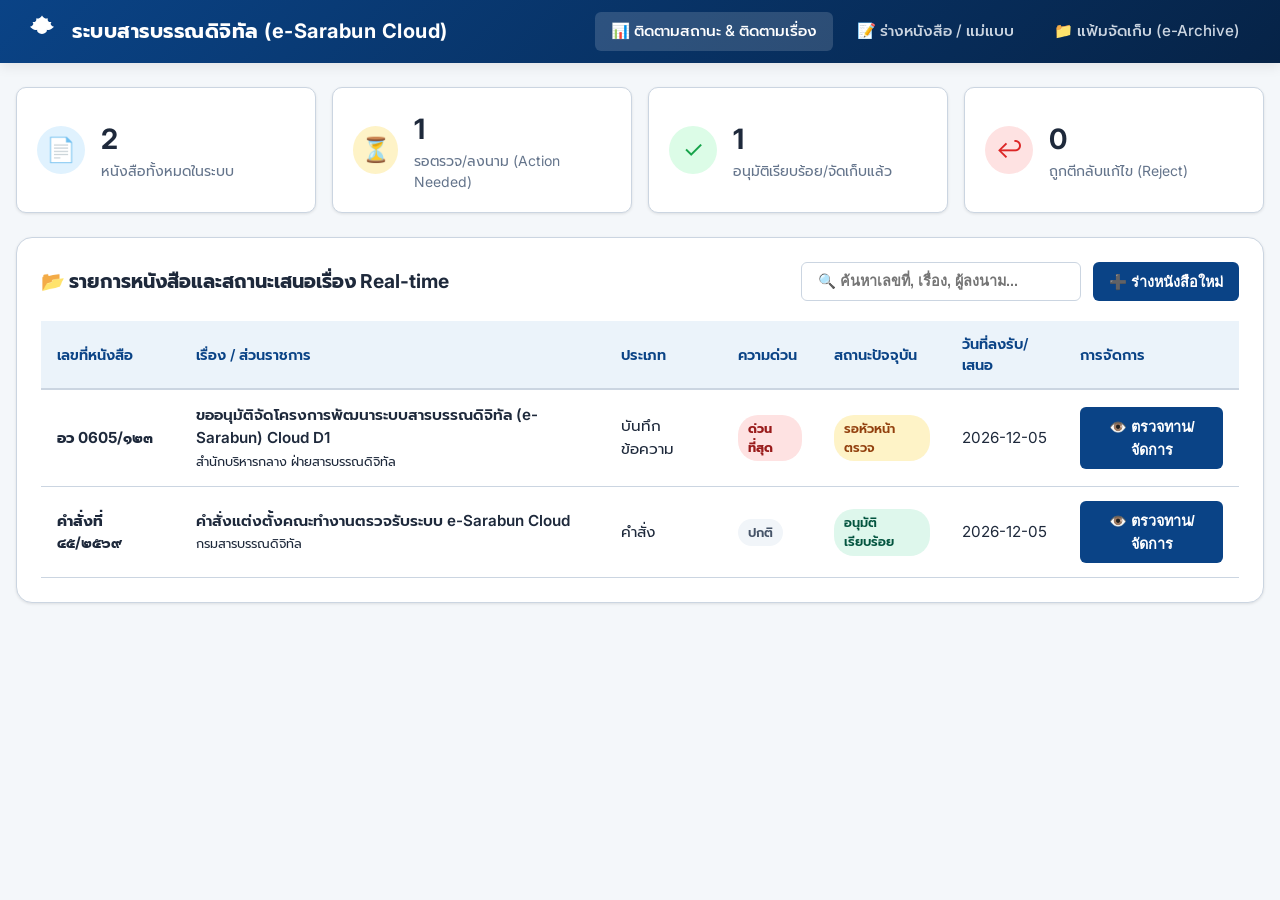
==== index.html @ 3d448cc9 "first commit" ====
<!DOCTYPE html>
<html lang="th">
<head>
  <meta charset="UTF-8">
  <meta name="viewport" content="width=device-width, initial-scale=1.0">
  <title>ระบบสารบรรณดิจิทัล (e-Sarabun Cloud)</title>
  <link rel="preconnect" href="https://fonts.googleapis.com">
  <link rel="preconnect" href="https://fonts.gstatic.com" crossorigin>
  <link href="https://fonts.googleapis.com/css2?family=Inter:wght@400;500;600;700&family=Prompt:wght@300;400;500;600;700&family=TH+Sarabun+PSK:wght@400;700&display=swap" rel="stylesheet">
  <link rel="stylesheet" href="css/main.css">
  <link rel="stylesheet" href="css/print.css">
</head>
<body>

  <!-- Top Navigation Header -->
  <nav class="navbar">
    <div class="navbar-brand">
      <svg class="garuda-icon" viewBox="0 0 300 300">
        <path fill="currentColor" d="M150,20 C160,40 180,50 200,45 C190,65 210,80 230,75 C210,95 235,110 250,115 C230,130 215,150 190,140 C195,160 175,170 150,175 C125,170 105,160 110,140 C85,150 70,130 50,115 C65,110 90,95 70,75 C90,80 110,65 100,45 C120,50 140,40 150,20 Z"/>
      </svg>
      <span>ระบบสารบรรณดิจิทัล (e-Sarabun Cloud)</span>
    </div>
    <div class="nav-links">
      <a class="nav-item active" data-view="dashboard">📊 ติดตามสถานะ & ติดตามเรื่อง</a>
      <a class="nav-item" data-view="draft">📝 ร่างหนังสือ / แม่แบบ</a>
      <a class="nav-item" data-view="archive">📁 แฟ้มจัดเก็บ (e-Archive)</a>
    </div>
  </nav>

  <div class="container">
    
    <!-- VIEW 1: DASHBOARD & SEARCH -->
    <div id="view-dashboard" class="view-panel">
      <!-- Live Stats Cards -->
      <div class="grid-stats">
        <div class="stat-card" onclick="setDocFilter('ALL')" style="cursor:pointer;">
          <div class="stat-icon bg-blue">📄</div>
          <div>
            <div class="stat-value" id="stat-total">0</div>
            <div class="stat-label">หนังสือทั้งหมดในระบบ</div>
          </div>
        </div>
        <div class="stat-card" onclick="setDocFilter('REVIEW')" style="cursor:pointer;">
          <div class="stat-icon bg-yellow">⏳</div>
          <div>
            <div class="stat-value" id="stat-pending">0</div>
            <div class="stat-label">รอตรวจ/ลงนาม (Action Needed)</div>
          </div>
        </div>
        <div class="stat-card" onclick="setDocFilter('COMPLETED')" style="cursor:pointer;">
          <div class="stat-icon bg-green">✓</div>
          <div>
            <div class="stat-value" id="stat-completed">0</div>
            <div class="stat-label">อนุมัติเรียบร้อย/จัดเก็บแล้ว</div>
          </div>
        </div>
        <div class="stat-card" onclick="setDocFilter('REJECTED')" style="cursor:pointer;">
          <div class="stat-icon bg-red">↩️</div>
          <div>
            <div class="stat-value" id="stat-rejected">0</div>
            <div class="stat-label">ถูกตีกลับแก้ไข (Reject)</div>
          </div>
        </div>
      </div>

      <!-- Main Document Table Card -->
      <div class="card">
        <div class="card-header">
          <h2 class="card-title">📂 รายการหนังสือและสถานะเสนอเรื่อง Real-time</h2>
          <div style="display:flex; gap:12px;">
            <input type="text" id="search-input" class="btn" style="border:1px solid var(--border-color); width:280px;" placeholder="🔍 ค้นหาเลขที่, เรื่อง, ผู้ลงนาม...">
            <button class="btn btn-primary" onclick="switchView('draft')">➕ ร่างหนังสือใหม่</button>
          </div>
        </div>

        <div class="table-wrapper">
          <table class="doc-table">
            <thead>
              <tr>
                <th>เลขที่หนังสือ</th>
                <th>เรื่อง / ส่วนราชการ</th>
                <th>ประเภท</th>
                <th>ความด่วน</th>
                <th>สถานะปัจจุบัน</th>
                <th>วันที่ลงรับ/เสนอ</th>
                <th>การจัดการ</th>
              </tr>
            </thead>
            <tbody id="doc-table-body">
              <!-- Rendered via JS -->
            </tbody>
          </table>
        </div>
      </div>
    </div>

    <!-- VIEW 2: DRAFT & CREATE DOCUMENT -->
    <div id="view-draft" class="view-panel" style="display:none;">
      <div class="card">
        <div class="card-header">
          <h2 class="card-title">📝 ร่างเอกสารใหม่ & เลือกแม่แบบมาตรฐาน</h2>
          <button class="btn btn-secondary" onclick="switchView('dashboard')">⬅️ กลับหน้าหลัก</button>
        </div>

        <form onsubmit="handleCreateDoc(event)">
          <div style="margin-bottom:20px; background:var(--primary-light); padding:16px; border-radius:8px;">
            <label style="font-weight:600; margin-right:12px;">⚡ เลือกแม่แบบฟอร์มมาตรฐาน (Template):</label>
            <select id="template-select" style="padding:8px 12px; border-radius:6px; border:1px solid var(--border-color); font-family:var(--font-family);">
              <option value="">-- เลือกแบบฟอร์ม --</option>
              <option value="internal_memo">บันทึกข้อความ (หนังสือภายใน)</option>
              <option value="external_letter">หนังสือภายนอก (ตราครุฑ)</option>
              <option value="official_command">คำสั่ง / ประกาศ</option>
            </select>
          </div>

          <div style="display:grid; grid-template-columns: 1fr 1fr; gap:16px; margin-bottom:16px;">
            <div>
              <label>เลขที่หนังสือ:</label>
              <input type="text" id="form-doc-no" class="btn" style="width:100%; border:1px solid var(--border-color);" required>
            </div>
            <div>
              <label>ส่วนราชการ/เจ้าของเรื่อง:</label>
              <input type="text" id="form-dept-name" class="btn" style="width:100%; border:1px solid var(--border-color);" required>
            </div>
          </div>

          <div style="display:grid; grid-template-columns: 2fr 1fr 1fr; gap:16px; margin-bottom:16px;">
            <div>
              <label>เรื่อง:</label>
              <input type="text" id="form-subject" class="btn" style="width:100%; border:1px solid var(--border-color);" required>
            </div>
            <div>
              <label>ระดับความด่วน:</label>
              <select id="form-urgency" class="btn" style="width:100%; border:1px solid var(--border-color);">
                <option value="ปกติ">ปกติ</option>
                <option value="ด่วน">ด่วน</option>
                <option value="ด่วนมาก">ด่วนมาก</option>
                <option value="ด่วนที่สุด">ด่วนที่สุด</option>
              </select>
            </div>
            <div>
              <label>วันที่:</label>
              <input type="date" id="form-date" class="btn" style="width:100%; border:1px solid var(--border-color);">
            </div>
          </div>

          <div style="display:grid; grid-template-columns: 1fr 1fr 1fr; gap:16px; margin-bottom:16px;">
            <div>
              <label>เรียน (ผู้รับ):</label>
              <input type="text" id="form-to" class="btn" style="width:100%; border:1px solid var(--border-color);" required>
            </div>
            <div>
              <label>ประเภทหนังสือ:</label>
              <select id="form-category" class="btn" style="width:100%; border:1px solid var(--border-color);">
                <option value="บันทึกข้อความ">บันทึกข้อความ</option>
                <option value="หนังสือภายนอก">หนังสือภายนอก</option>
                <option value="คำสั่ง">คำสั่ง</option>
                <option value="ประกาศ">ประกาศ</option>
              </select>
            </div>
            <div>
              <label>จัดเก็บเข้าแฟ้ม:</label>
              <select id="form-folder" class="btn" style="width:100%; border:1px solid var(--border-color);">
                <option value="แฟ้มอนุมัติประจำปี">แฟ้มอนุมัติประจำปี</option>
                <option value="แฟ้มคำสั่ง">แฟ้มคำสั่ง</option>
                <option value="แฟ้มโครงการพิเศษ">แฟ้มโครงการพิเศษ</option>
              </select>
            </div>
          </div>

          <div style="margin-bottom:16px;">
            <label>รายละเอียดข้อความในหนังสือ (รองรับ HTML/Text):</label>
            <textarea id="form-body" rows="8" class="btn" style="width:100%; border:1px solid var(--border-color); text-align:left;" required></textarea>
          </div>

          <div style="display:grid; grid-template-columns: 1fr 1fr; gap:16px; margin-bottom:20px;">
            <div>
              <label>ชื่อ-นามสกุล ผู้เสนอลงนาม:</label>
              <input type="text" id="form-signer-name" class="btn" style="width:100%; border:1px solid var(--border-color);" placeholder="(นายสมชาย ใจดี)">
            </div>
            <div>
              <label>ตำแหน่งผู้เสนอลงนาม:</label>
              <input type="text" id="form-signer-pos" class="btn" style="width:100%; border:1px solid var(--border-color);" placeholder="หัวหน้าฝ่ายสารบรรณดิจิทัล">
            </div>
          </div>

          <div style="display:flex; justify-content:flex-end; gap:12px;">
            <button type="button" class="btn btn-secondary" onclick="switchView('dashboard')">ยกเลิก</button>
            <button type="submit" class="btn btn-primary">💾 บันทึกและเสนอเรื่องต่อตาม Workflow</button>
          </div>
        </form>
      </div>
    </div>

    <!-- VIEW 3: ARCHIVE -->
    <div id="view-archive" class="view-panel" style="display:none;">
      <div class="card">
        <div class="card-header">
          <h2 class="card-title">📁 แฟ้มจัดเก็บเอกสารดิจิทัล (e-Archive Cabinet)</h2>
        </div>
        <p class="text-muted">ระบบจัดเก็บหนังสือที่เสร็จสิ้นภารกิจและลงนามเรียบร้อย แยกตามหมวดหมู่และค้นหาแบบ Full-text Search</p>
        <br>
        <div class="table-wrapper">
          <table class="doc-table">
            <thead>
              <tr>
                <th>เลขที่หนังสือ</th>
                <th>เรื่อง</th>
                <th>แฟ้มที่จัดเก็บ</th>
                <th>ผู้ลงนามอนุมัติ</th>
                <th>ดาวน์โหลด/พิมพ์</th>
              </tr>
            </thead>
            <tbody>
              <tr>
                <td>คำสั่งที่ ๔๕/๒๕๖๙</td>
                <td>แต่งตั้งคณะทำงานตรวจรับระบบ e-Sarabun Cloud</td>
                <td>📁 แฟ้มคำสั่ง</td>
                <td>ดร.วิชัย รัตนประเสริฐ (อธิบดี)</td>
                <td>
                  <button class="btn btn-secondary" onclick="openDocDetail('DOC-1002')">👁️ ดูเอกสาร</button>
                </td>
              </tr>
            </tbody>
          </table>
        </div>
      </div>
    </div>

  </div>

  <!-- DOCUMENT DETAIL & APPROVAL WORKFLOW MODAL -->
  <div id="doc-detail-modal" class="modal-overlay">
    <div class="modal-card" style="max-width:850px; max-height:90vh; overflow-y:auto;">
      <div class="card-header">
        <h3 id="modal-doc-title" style="font-size:1.1rem; color:var(--primary-color);">รายละเอียดเอกสาร</h3>
        <button class="btn btn-secondary" onclick="closeDocModal()">❌ ปิด</button>
      </div>

      <!-- Action Bar (Word Export / Print / Workflow) -->
      <div class="action-bar" style="display:flex; justify-content:space-between; gap:8px; margin-bottom:16px; background:#F8FAFC; padding:12px; border-radius:8px;">
        <div style="display:flex; gap:8px;">
          <button class="btn btn-success" onclick="exportDocxCurrent()">📥 ดาวน์โหลดไฟล์ Word (.docx)</button>
          <button class="btn btn-primary" onclick="printMemoCurrent()">🖨️ สั่งพิมพ์ (Print A4)</button>
        </div>
        <div style="display:flex; gap:8px;">
          <button class="btn btn-secondary" onclick="openSignatureModal()">🖋️ เกษียน/วาดลายเซ็น</button>
          <button class="btn btn-danger" onclick="rejectCurrentDoc()">↩️ ตีกลับแก้ไข (Reject)</button>
          <button class="btn btn-success" onclick="approveCurrentDoc()">✓ อนุมัติ/ส่งต่อ</button>
        </div>
      </div>

      <!-- Workflow Visual Step Bar -->
      <div id="workflow-timeline-bar"></div>

      <!-- PRINTABLE A4 MEMO CONTAINER -->
      <div id="printable-memo-area" style="background:white; padding:30px; border:1px solid #CBD5E1; border-radius:8px; margin-bottom:20px; color:#000;">
        <!-- Dynamically rendered via app.js -->
      </div>

      <!-- Audit Trail / History Log -->
      <div class="history-section">
        <h4 style="margin-bottom:8px;">📜 ประวัติการเสนอเรื่องและการเกษียนสั่งการ</h4>
        <div id="history-log-container"></div>
      </div>
    </div>
  </div>

  <!-- DIGITAL SIGNATURE CANVAS MODAL -->
  <div id="sig-modal" class="modal-overlay">
    <div class="modal-card">
      <div class="card-header">
        <h3>🖋️ ลงนามอิเล็กทรอนิกส์ & พิมพ์เกษียนหนังสือ</h3>
        <button class="btn btn-secondary" onclick="closeSigModal()">❌</button>
      </div>

      <div style="margin-bottom:12px;">
        <label style="font-weight:600;">วาดลายเซ็นดิจิทัล (Digital Signature Pad):</label>
        <div style="border:2px dashed var(--primary-color); border-radius:8px; text-align:center; background:#FAFAFA;">
          <canvas id="sig-canvas" width="500" height="150" style="touch-action:none;"></canvas>
        </div>
        <div style="text-align:right; margin-top:4px;">
          <button class="btn btn-secondary" style="padding:4px 8px; font-size:0.8rem;" onclick="signatureEngine.clearCanvas()">ล้างลายเซ็น</button>
        </div>
      </div>

      <div style="margin-bottom:16px;">
        <label style="font-weight:600;">พิมพ์ข้อความสั่งการ/เกษียนหนังสือ:</label>
        <textarea id="enote-input" rows="2" class="btn" style="width:100%; border:1px solid var(--border-color);" placeholder="เช่น อนุมัติตามเสนอ, ทราบ ดำเนินการตามระเบียบ"></textarea>
      </div>

      <div style="display:flex; justify-content:flex-end; gap:8px;">
        <button class="btn btn-secondary" onclick="closeSigModal()">ยกเลิก</button>
        <button class="btn btn-primary" onclick="saveSignatureAndNote()">💾 บันทึกลายเซ็นลงบนเอกสาร</button>
      </div>
    </div>
  </div>

  <!-- JavaScript Modules -->
  <script src="js/templates.js"></script>
  <script src="js/signature.js"></script>
  <script src="js/workflow.js"></script>
  <script src="js/docx-export.js"></script>
  <script src="js/cloudflare-db.js"></script>
  <script src="js/app.js"></script>

</body>
</html>
---- css/main.css ----
/* Modern e-Sarabun Thai Digital Document Design Tokens & Layouts */
:root {
  --primary-color: #0A4386;
  --primary-hover: #072E5D;
  --primary-light: #EBF3FA;
  --accent-gold: #D4AF37;
  --accent-red: #C53030;
  --accent-green: #276749;
  --accent-yellow: #DD6B20;
  --bg-main: #F4F7FA;
  --bg-card: #FFFFFF;
  --border-color: #CBD5E1;
  --text-main: #1E293B;
  --text-muted: #64748B;
  --shadow-sm: 0 1px 3px rgba(0,0,0,0.1);
  --shadow-md: 0 4px 12px rgba(0,0,0,0.08);
  --shadow-lg: 0 10px 25px rgba(0,0,0,0.12);
  --radius-sm: 6px;
  --radius-md: 10px;
  --radius-lg: 16px;
  --font-family: 'Inter', 'Prompt', 'TH Sarabun PSK', sans-serif;
}

[data-theme="dark"] {
  --bg-main: #0F172A;
  --bg-card: #1E293B;
  --border-color: #334155;
  --text-main: #F8FAFC;
  --text-muted: #94A3B8;
  --primary-light: #1E3A8A;
}

* {
  box-sizing: border-box;
  margin: 0;
  padding: 0;
}

body {
  font-family: var(--font-family);
  background-color: var(--bg-main);
  color: var(--text-main);
  line-height: 1.5;
}

/* App Header Navigation */
.navbar {
  background: linear-gradient(135deg, #0A4386 0%, #062347 100%);
  color: white;
  padding: 12px 24px;
  display: flex;
  justify-content: space-between;
  align-items: center;
  box-shadow: var(--shadow-md);
  position: sticky;
  top: 0;
  z-index: 100;
}

.navbar-brand {
  display: flex;
  align-items: center;
  gap: 12px;
  font-size: 1.25rem;
  font-weight: 700;
  letter-spacing: 0.5px;
}

.garuda-icon {
  width: 36px;
  height: 36px;
  fill: var(--accent-gold);
}

.nav-links {
  display: flex;
  gap: 8px;
}

.nav-item {
  padding: 8px 16px;
  color: #CBD5E1;
  text-decoration: none;
  border-radius: var(--radius-sm);
  font-size: 0.95rem;
  font-weight: 500;
  transition: all 0.2s ease;
  cursor: pointer;
}

.nav-item:hover, .nav-item.active {
  background-color: rgba(255, 255, 255, 0.15);
  color: white;
}

/* Layout Container */
.container {
  max-width: 1280px;
  margin: 24px auto;
  padding: 0 16px;
}

/* Cards & Stats */
.grid-stats {
  display: grid;
  grid-template-columns: repeat(auto-fit, minmax(240px, 1fr));
  gap: 16px;
  margin-bottom: 24px;
}

.stat-card {
  background: var(--bg-card);
  border: 1px solid var(--border-color);
  border-radius: var(--radius-md);
  padding: 20px;
  display: flex;
  align-items: center;
  gap: 16px;
  box-shadow: var(--shadow-sm);
}

.stat-icon {
  width: 48px;
  height: 48px;
  border-radius: 50%;
  display: flex;
  align-items: center;
  justify-content: center;
  font-size: 1.5rem;
}

.bg-blue { background: #E0F2FE; color: #0284C7; }
.bg-yellow { background: #FEF3C7; color: #D97706; }
.bg-green { background: #DCFCE7; color: #16A34A; }
.bg-red { background: #FEE2E2; color: #DC2626; }

.stat-value {
  font-size: 1.75rem;
  font-weight: 700;
}

.stat-label {
  font-size: 0.875rem;
  color: var(--text-muted);
}

/* Main Card Shell */
.card {
  background: var(--bg-card);
  border: 1px solid var(--border-color);
  border-radius: var(--radius-lg);
  padding: 24px;
  box-shadow: var(--shadow-sm);
  margin-bottom: 24px;
}

.card-header {
  display: flex;
  justify-content: space-between;
  align-items: center;
  margin-bottom: 20px;
}

.card-title {
  font-size: 1.2rem;
  font-weight: 700;
  display: flex;
  align-items: center;
  gap: 8px;
}

/* Document Table */
.table-wrapper {
  overflow-x: auto;
}

table.doc-table {
  width: 100%;
  border-collapse: collapse;
  text-align: left;
}

table.doc-table th {
  background-color: var(--primary-light);
  color: var(--primary-color);
  padding: 12px 16px;
  font-size: 0.9rem;
  font-weight: 600;
  border-bottom: 2px solid var(--border-color);
}

table.doc-table td {
  padding: 14px 16px;
  border-bottom: 1px solid var(--border-color);
  font-size: 0.95rem;
}

table.doc-table tr:hover {
  background-color: rgba(0, 0, 0, 0.02);
}

/* Badges */
.badge {
  padding: 4px 10px;
  border-radius: 20px;
  font-size: 0.8rem;
  font-weight: 600;
  display: inline-block;
}

.badge-draft { background: #E2E8F0; color: #475569; }
.badge-review { background: #FEF3C7; color: #92400E; }
.badge-approve { background: #E0E7FF; color: #3730A3; }
.badge-completed { background: #DEF7EC; color: #03543F; }
.badge-rejected { background: #FDE8E8; color: #9B1C1C; }

.badge-urgent { background: #FEE2E2; color: #991B1B; font-weight: 700; }
.badge-normal { background: #F1F5F9; color: #475569; }

/* Buttons */
.btn {
  display: inline-flex;
  align-items: center;
  gap: 8px;
  padding: 8px 16px;
  border-radius: var(--radius-sm);
  font-size: 0.9rem;
  font-weight: 600;
  cursor: pointer;
  border: none;
  transition: all 0.2s ease;
}

.btn-primary {
  background-color: var(--primary-color);
  color: white;
}
.btn-primary:hover {
  background-color: var(--primary-hover);
}

.btn-success {
  background-color: var(--accent-green);
  color: white;
}
.btn-danger {
  background-color: var(--accent-red);
  color: white;
}
.btn-secondary {
  background-color: #E2E8F0;
  color: #1E293B;
}

/* Workflow Timeline Component */
.workflow-timeline {
  display: flex;
  align-items: center;
  justify-content: space-between;
  margin: 20px 0;
  padding: 16px;
  background: var(--primary-light);
  border-radius: var(--radius-md);
}

.timeline-item {
  display: flex;
  flex-direction: column;
  align-items: center;
  gap: 6px;
  z-index: 2;
}

.timeline-icon {
  width: 32px;
  height: 32px;
  border-radius: 50%;
  background: white;
  border: 2px solid var(--border-color);
  display: flex;
  align-items: center;
  justify-content: center;
  font-weight: bold;
  font-size: 0.85rem;
}

.timeline-item.active .timeline-icon {
  background: var(--primary-color);
  color: white;
  border-color: var(--primary-color);
}

.timeline-item.active.rejected .timeline-icon {
  background: var(--accent-red);
  border-color: var(--accent-red);
  color: white;
}

.timeline-item.completed .timeline-icon {
  background: var(--accent-green);
  border-color: var(--accent-green);
  color: white;
}

.timeline-line {
  flex: 1;
  height: 3px;
  background: var(--border-color);
  margin: 0 8px;
}

.timeline-line.completed {
  background: var(--accent-green);
}

.timeline-label {
  font-size: 0.8rem;
  font-weight: 600;
  color: var(--text-main);
}

/* e-Stamp overlay */
.e-stamp {
  border: 2px solid #002B66;
  background: #F0F4F9;
  border-radius: 8px;
  padding: 12px;
  margin: 16px 0;
}
.stamp-green { border-color: #16A34A; background: #F0FDF4; }
.stamp-red { border-color: #DC2626; background: #FEF2F2; }

.stamp-header { font-weight: 700; color: #002B66; font-size: 0.95rem; }
.stamp-text { font-style: italic; margin: 4px 0; color: #1E293B; }
.stamp-footer { font-size: 0.8rem; color: #64748B; }

/* Signature Canvas Modal */
.modal-overlay {
  position: fixed;
  top: 0; left: 0; right: 0; bottom: 0;
  background: rgba(0,0,0,0.5);
  display: flex;
  align-items: center;
  justify-content: center;
  z-index: 1000;
  opacity: 0;
  pointer-events: none;
  transition: opacity 0.2s ease;
}

.modal-overlay.open {
  opacity: 1;
  pointer-events: auto;
}

.modal-card {
  background: var(--bg-card);
  border-radius: var(--radius-lg);
  width: 90%;
  max-width: 600px;
  padding: 24px;
  box-shadow: var(--shadow-lg);
}

/* History Card */
.history-card {
  border-left: 4px solid var(--primary-color);
  background: var(--bg-main);
  padding: 10px 14px;
  margin-bottom: 8px;
  border-radius: 0 var(--radius-sm) var(--radius-sm) 0;
}
.history-reject { border-left-color: var(--accent-red); }

.history-header {
  display: flex;
  justify-content: space-between;
  font-size: 0.85rem;
}
.history-time { color: var(--text-muted); }
.history-note { font-size: 0.9rem; margin-top: 4px; font-style: italic; }
---- css/print.css ----
/* CSS Precision Print Engine for e-Sarabun
   Strict adherence to Office of the Prime Minister Regulations on Government Correspondence
   A4 Paper Size, Top 2.5cm, Left 3.0cm, Right 2.0cm, Bottom 2.0cm
*/

@media print {
  @page {
    size: A4 portrait;
    margin: 2.5cm 2.0cm 2.0cm 3.0cm; /* Top, Right, Bottom, Left */
  }

  /* Hide all non-essential UI elements during printing */
  body * {
    visibility: hidden;
  }

  .navbar,
  .nav-links,
  .btn,
  .grid-stats,
  .card-header,
  .no-print,
  .modal-overlay,
  .history-section,
  .action-bar {
    display: none !important;
    height: 0 !important;
  }

  /* Reveal printable memo area */
  #printable-memo-area,
  #printable-memo-area * {
    visibility: visible;
  }

  #printable-memo-area {
    position: absolute;
    left: 0;
    top: 0;
    width: 100%;
    background: white !important;
    color: black !important;
    font-family: 'TH Sarabun PSK', 'Angsana New', sans-serif !important;
    font-size: 16pt !important;
    line-height: 1.2 !important;
    padding: 0 !important;
    margin: 0 !important;
    box-shadow: none !important;
    border: none !important;
  }

  .print-garuda {
    text-align: center;
    margin-bottom: 12px;
  }

  .print-garuda svg,
  .print-garuda img {
    width: 3cm !important;
    height: 3cm !important;
  }

  .print-header-title {
    font-size: 29pt !important;
    font-weight: bold !important;
    text-align: center;
    margin-bottom: 16px;
  }

  .print-meta-table {
    width: 100%;
    border-collapse: collapse;
    margin-bottom: 16px;
  }

  .print-meta-table td {
    padding: 3px 0;
    vertical-align: top;
    font-size: 16pt !important;
  }

  .print-divider {
    border: none;
    border-top: 1.5pt solid black;
    margin: 12px 0 16px 0;
  }

  .print-body {
    font-size: 16pt !important;
    text-align: justify;
    text-justify: inter-cluster;
    line-height: 1.35 !important;
  }

  .print-signature-box {
    margin-top: 45px;
    float: right;
    width: 50%;
    text-align: center;
    font-size: 16pt !important;
    page-break-inside: avoid;
  }

  .print-stamp {
    border: 1px solid black !important;
    background: none !important;
    padding: 8px !important;
    margin-top: 15px !important;
    font-size: 14pt !important;
  }
}
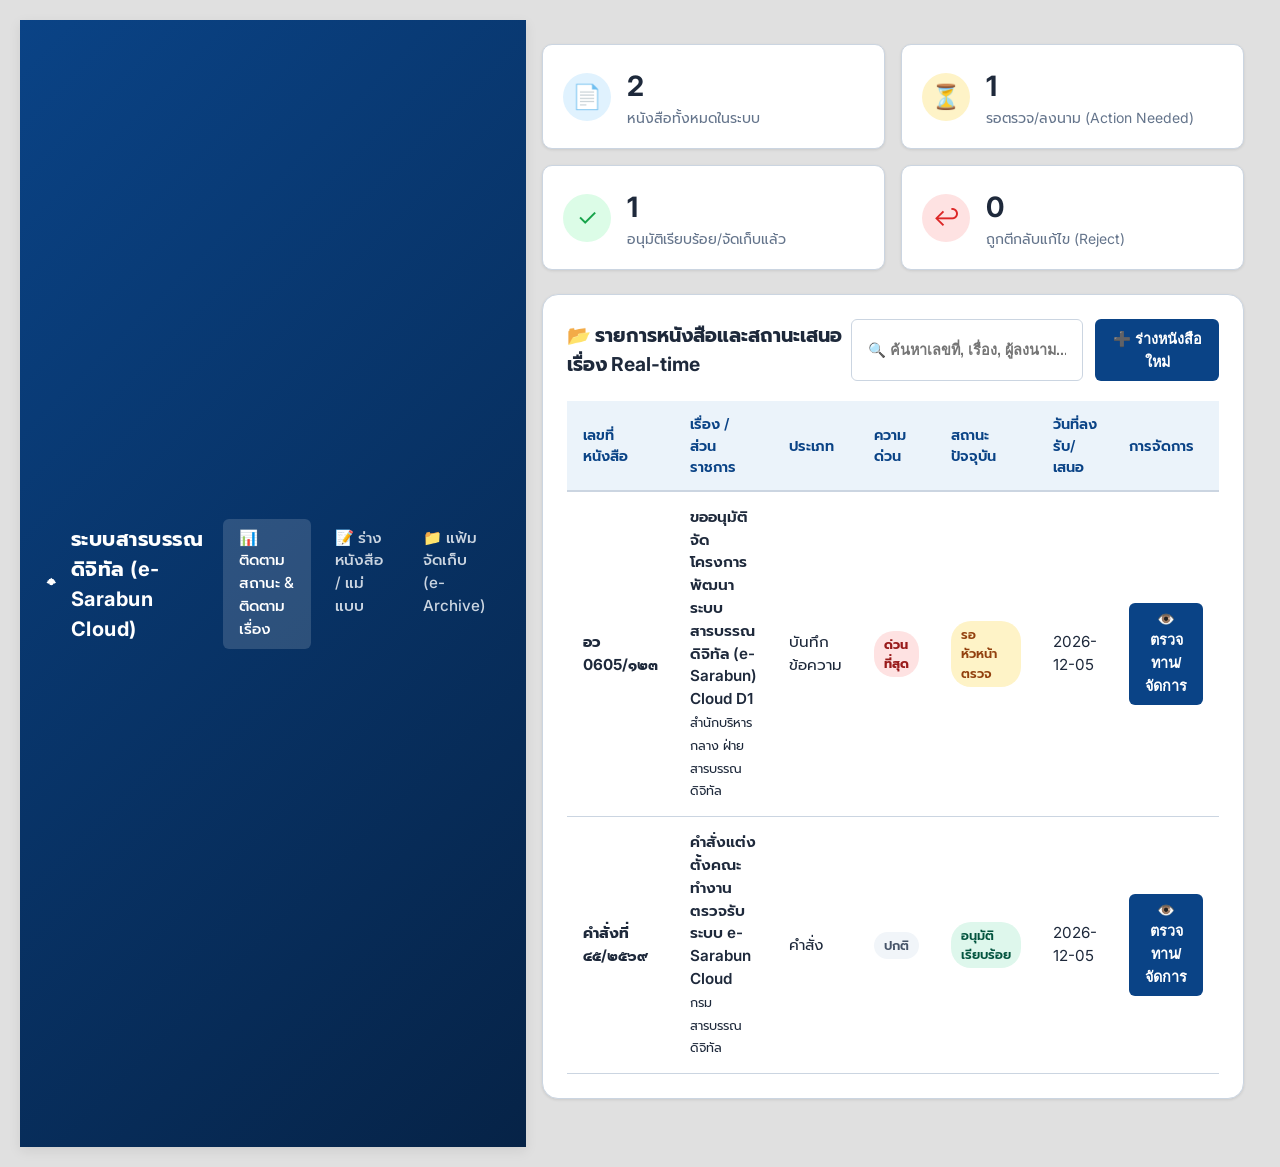
==== commit b024ee4e: "อัปเดตฟอร์มบันทึกข้อความและตราครุฑ" ====
--- a/index.html
+++ b/index.html
@@ -255,7 +255,34 @@
 
       <!-- PRINTABLE A4 MEMO CONTAINER -->
       <div id="printable-memo-area" style="background:white; padding:30px; border:1px solid #CBD5E1; border-radius:8px; margin-bottom:20px; color:#000;">
-        <!-- Dynamically rendered via app.js -->
+        
+        <!-- เริ่มต้นโครงสร้างฟอร์มบันทึกข้อความ -->
+        <div class="sarabun-doc">
+            <div class="doc-header">
+                <!-- ชี้พาทไปยังรูปตราครุฑของคุณ -->
+                <img src="images/krut.png" class="krut-logo" alt="ตราครุฑ">
+                <h1 class="doc-title">บันทึกข้อความ</h1>
+            </div>
+            
+            <div class="doc-info">
+                <p><b>ส่วนราชการ</b> <span class="doc-data">สำนักบริหารกลาง ฝ่ายสารบรรณดิจิทัล</span></p>
+                <div class="doc-row">
+                    <p class="doc-half"><b>ที่</b> <span class="doc-data">อว 0605/๑๒๓</span></p>
+                    <p class="doc-half"><b>วันที่</b> <span class="doc-data">๒๒ กรกฎาคม ๒๕๖๙</span></p>
+                </div>
+                <p><b>เรื่อง</b> <span class="doc-data">ขออนุมัติจัดโครงการพัฒนาระบบสารบรรณดิจิทัล (e-Sarabun) Cloud D1</span></p>
+                <p><b>เรียน</b> <span class="doc-data">ผู้อำนวยการสำนักบริหารกลาง</span></p>
+            </div>
+            
+            <!-- เส้นคั่นใต้คำว่า เรียน -->
+            <hr class="doc-divider">
+            
+            <div class="doc-body">
+                <p class="paragraph-indent">เสนอเพื่อโปรดพิจารณาอนุมัติเปิดใช้งานระบบสารบรรณดิจิทัลบน Cloudflare D1 Database และจัดฝึกอบรมบุคลากร...</p>
+            </div>
+        </div>
+        <!-- สิ้นสุดโครงสร้างฟอร์มบันทึกข้อความ -->
+
       </div>
 
       <!-- Audit Trail / History Log -->
--- a/css/main.css
+++ b/css/main.css
@@ -92,6 +92,64 @@
   background-color: rgba(255, 255, 255, 0.15);
   color: white;
 }
+/* จัดการรูปแบบเอกสาร บันทึกข้อความ */
+.sarabun-doc {
+    font-family: 'THSarabunPSK', sans-serif;
+    font-size: 16pt; /* ขนาดอักษรมาตรฐาน */
+    color: black;
+    line-height: 1.15;
+    text-align: left;
+}
+
+.doc-header {
+    display: flex;
+    align-items: center;
+    margin-bottom: 15px;
+}
+
+/* ขนาดตราครุฑสำหรับบันทึกข้อความ ต้องสูง 1.5 ซม. */
+.krut-logo {
+    height: 1.5cm; 
+    width: auto;
+    margin-right: 15px;
+}
+
+/* คำว่า บันทึกข้อความ ใช้ตัวหนา 29pt */
+.doc-title {
+    font-size: 29pt;
+    font-weight: bold;
+    margin: 0;
+}
+
+.doc-info p {
+    margin: 0 0 5px 0;
+}
+
+.doc-row {
+    display: flex;
+    justify-content: flex-start;
+}
+
+.doc-half {
+    width: 50%;
+}
+
+.doc-data {
+    margin-left: 10px;
+}
+
+/* เส้นคั่น */
+.doc-divider {
+    border: none;
+    border-top: 1px solid black;
+    margin: 10px 0 15px 0;
+}
+
+/* ระยะย่อหน้าปกติ (Tab) */
+.paragraph-indent {
+    text-indent: 2.5cm;
+    margin-top: 0;
+}
 
 /* Layout Container */
 .container {
@@ -379,3 +437,120 @@
 }
 .history-time { color: var(--text-muted); }
 .history-note { font-size: 0.9rem; margin-top: 4px; font-style: italic; }
+<!DOCTYPE html>
+<html lang="th">
+<head>
+    <meta charset="UTF-8">
+    <title>บันทึกข้อความ ลับมาก/ด่วนมาก</title>
+    <style>
+        @font-face {
+            font-family: 'THSarabunPSK';
+            src: local('TH Sarabun PSK'), local('THSarabunPSK');
+            /* แนะนำให้ใส่ path ไฟล์ฟอนต์ .ttf ของคุณที่นี่เผื่อเครื่องผู้ใช้ไม่มีฟอนต์ */
+        }
+        body {
+            background: #e0e0e0;
+            display: flex;
+            justify-content: center;
+            padding: 20px;
+        }
+        .a4-page {
+            width: 210mm;
+            min-height: 297mm;
+            padding: 2cm 2cm 2cm 3cm; /* บน ขวา ล่าง ซ้าย */
+            background: white;
+            box-shadow: 0 0 10px rgba(0,0,0,0.1);
+            font-family: 'THSarabunPSK', sans-serif;
+            font-size: 16pt;
+            line-height: 1.15;
+            color: #000;
+            box-sizing: border-box;
+            position: relative;
+        }
+        .text-red { color: red; font-weight: bold; }
+        .text-center { text-align: center; }
+        
+        /* ส่วนหัวเรื่อง */
+        .secret-top { font-size: 32pt; text-align: center; margin-bottom: -10px; }
+        .header-grid { display: flex; align-items: flex-end; justify-content: space-between; margin-bottom: 10px; }
+        .logo-area { display: flex; align-items: center; gap: 15px; }
+        .garuda-placeholder { width: 1.38cm; height: 1.5cm; border: 1px solid #ccc; display: flex; align-items: center; justify-content: center; font-size: 10pt; }
+        .urgent-text { font-size: 32pt; }
+        .title-text { font-size: 29pt; font-weight: bold; letter-spacing: 2px; }
+        
+        /* ฟอร์มรับข้อมูล */
+        .form-row { display: flex; margin-bottom: 5px; }
+        .dotted-line { flex-grow: 1; border-bottom: 1px dotted #000; margin: 0 5px; position: relative; top: -5px; display: inline-block;}
+        .indent-1 { padding-left: 2.5cm; }
+        .indent-2 { padding-left: 3.5cm; }
+        
+        /* ลายเซ็น */
+        .signature-box { margin-top: 3cm; margin-left: 50%; text-align: center; }
+    </style>
+</head>
+<body>
+
+<div class="a4-page">
+    <div class="text-red secret-top">ลับมาก</div>
+    
+    <div class="header-grid">
+        <div class="logo-area">
+            <div class="garuda-placeholder">ครุฑ</div>
+            <div class="text-red urgent-text">ด่วนมาก</div>
+        </div>
+        <div class="title-text">บันทึกข้อความ</div>
+        <div><!-- Spacer --></div>
+    </div>
+
+    <div class="form-row">
+        <span style="font-size: 20pt; font-weight: bold;">ส่วนราชการ</span>
+        <span class="dotted-line" style="flex: 2;">ฝยก.พล.ร.๔ (โทร ๗๓๒๖๔)</span>
+    </div>
+    <div class="form-row">
+        <span style="font-size: 20pt; font-weight: bold;">ที่</span>
+        <span class="dotted-line" style="flex: 1;">กห ๐๔๘๓.๑/ฝยก.</span>
+        <span style="font-size: 20pt; font-weight: bold; margin-left: 10px;">วันที่</span>
+        <span class="dotted-line" style="flex: 1;">ก.ค. ๖๙</span>
+    </div>
+    <div class="form-row">
+        <span style="font-size: 20pt; font-weight: bold;">เรื่อง</span>
+        <span class="dotted-line">การประชุมชี้แจงแนวความคิดการปฏิบัติ ตามคำสั่งจักรพงษ์ภูวนาถ ๖๙๒ - ทบ.</span>
+    </div>
+
+    <div style="margin-top: 15px;">เรียน ผบ.พล.ร.๔</div>
+    
+    <div style="display: flex; margin-top: 10px;">
+        <div>สิ่งที่ส่งมาด้วย</div>
+        <div style="margin-left: 10px;">
+            วิทยุราชการ ทภ.๒/ศปก.ทภ.๒ ลับมาก ด่วนมาก ที่ กห ๐๔๘๒/๑๐๙๙<br>
+            ลง ๑๘ ก.ค. ๖๙ <span style="float: right;">จำนวน ๑ ชุด</span>
+        </div>
+    </div>
+
+    <div class="indent-1" style="margin-top: 15px;">
+        ๑. ด้วย ทภ.๒/ศปก.ทภ.๒ กำหนดจัดการประชุมชี้แจงแนวความคิดการปฏิบัติ ตามคำสั่งจักรพงษ์ภูวนาถ ๖๙๒ - ทบ. เพื่อให้หน่วยขึ้นตรง, หน่วยขึ้นควบคุมทางยุทธการ และหน่วยที่จะใช้กำลังตามคำสั่งฯ ทราบ สามารถเตรียมความพร้อมรองรับสถานการณ์ให้มีความประสานสอดคล้อง และเกิดประสิทธิภาพสูงสุด...
+    </div>
+
+    <div class="signature-box">
+        <div>พ.ท.</div>
+        <div style="margin-top: 1.5cm;">(สาธิต สุขสวัสดิ์)</div>
+        <div>หน.ฝยก.พล.ร.๔</div>
+    </div>
+</div>
+
+</body>
+</html>
+/* นำเข้าฟอนต์ TH Sarabun PSK จากโฟลเดอร์ fonts */
+@font-face {
+    font-family: 'THSarabunPSK';
+    src: url('../fonts/THSarabun_0.ttf') format('truetype');
+    font-weight: normal;
+    font-style: normal;
+}
+
+@font-face {
+    font-family: 'THSarabunPSK';
+    src: url('../fonts/THSarabun Bold_0.ttf') format('truetype');
+    font-weight: bold;
+    font-style: normal;
+}
